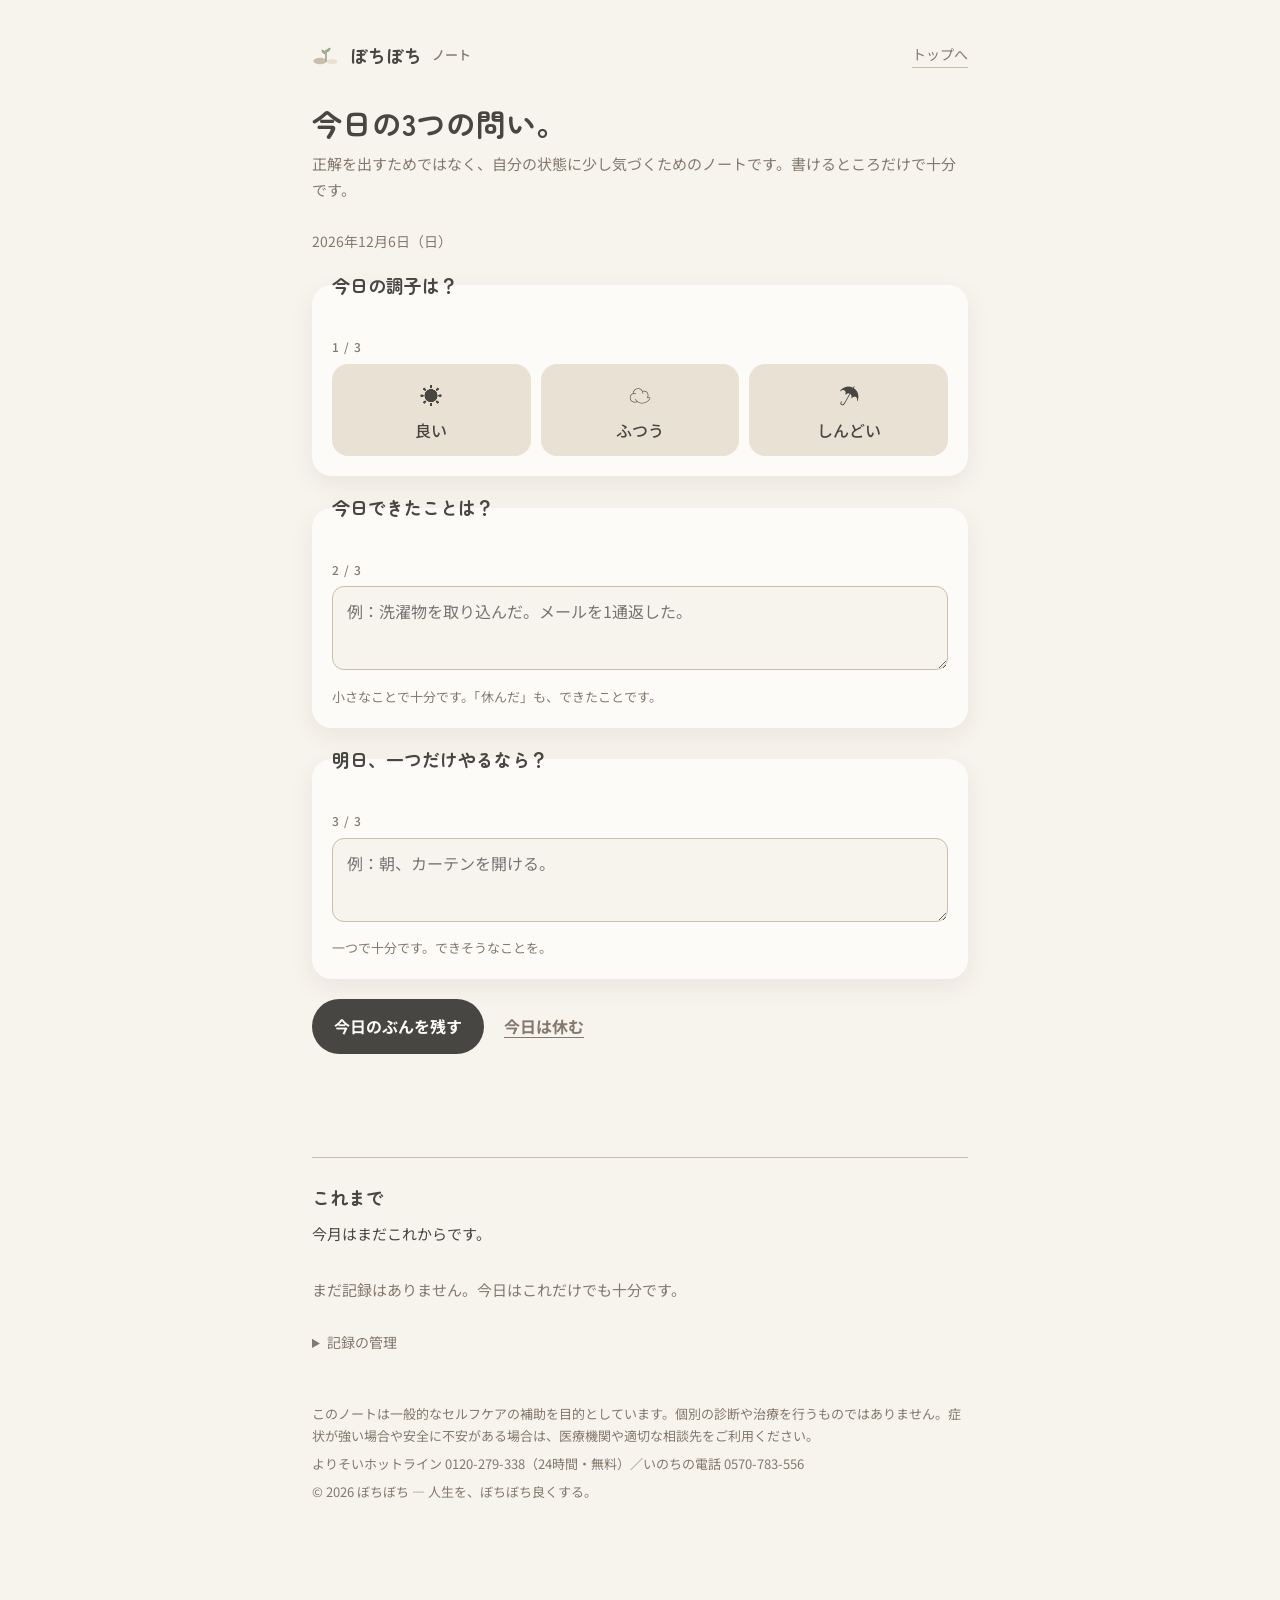
==== note/index.html @ 70db7172 "ぼちぼちノート MVP（3問・端末内保存・連続記録なし）を追加し、LPから導線 Co-Authored-By: Claude Fable 5.1 <noreply@anthropic.com>" ====
<!doctype html>
<html lang="ja">
  <head>
    <meta charset="utf-8" />
    <meta name="viewport" content="width=device-width, initial-scale=1" />
    <title>ぼちぼちノート｜今日の3つの問い</title>
    <meta name="description" content="今日の調子、今日できたこと、明日ひとつだけ。3つの問いに答えるだけの、小さな振り返りノート。" />
    <meta name="theme-color" content="#F7F4ED" />
    <link rel="preconnect" href="https://fonts.googleapis.com" />
    <link rel="preconnect" href="https://fonts.gstatic.com" crossorigin />
    <link href="https://fonts.googleapis.com/css2?family=Noto+Sans+JP:wght@400;500;700&family=Zen+Maru+Gothic:wght@500;700&display=swap" rel="stylesheet" />
    <link rel="icon" href="data:image/svg+xml,%3Csvg xmlns='http://www.w3.org/2000/svg' viewBox='0 0 64 64'%3E%3Crect width='64' height='64' rx='16' fill='%23F7F4ED'/%3E%3Cellipse cx='24' cy='44' rx='12' ry='6' fill='%23C9BEA8'/%3E%3Cellipse cx='42' cy='46' rx='9' ry='4.5' fill='%23E9E1D4'/%3E%3Cpath d='M32 38V24' stroke='%239DA58A' stroke-width='3' stroke-linecap='round'/%3E%3Cpath d='M32 30c-4 0-7-3-7-7 4 0 7 3 7 7Zm0-3c4 0 7-3 7-7-4 0-7 3-7 7Z' fill='%239DA58A'/%3E%3C/svg%3E" />
    <style>
      :root {
        --charcoal: #484642; --cream: #F7F4ED; --sage: #9DA58A; --sand: #C9BEA8;
        --pale-sand: #E9E1D4; --warm-white: #FCFBF8; --soft-brown: #84796D;
        --r-s: 12px; --r-m: 16px; --r-l: 20px;
        --shadow: 0 8px 24px rgba(72, 70, 66, 0.08);
        --ease: cubic-bezier(0.22, 1, 0.36, 1);
        --heading: "Zen Maru Gothic", "Hiragino Maru Gothic ProN", "Noto Sans JP", system-ui, sans-serif;
        --body: "Noto Sans JP", "Hiragino Sans", system-ui, sans-serif;
      }
      * { box-sizing: border-box; }
      html { background: var(--cream); }
      body { margin: 0; color: var(--charcoal); background: var(--cream); font-family: var(--body); line-height: 1.7; font-size: 16px; -webkit-font-smoothing: antialiased; }
      a { color: var(--charcoal); }
      .wrap { max-width: 720px; margin: 0 auto; padding: 24px 20px 80px; }
      @media (min-width: 768px) { .wrap { padding: 40px 32px 96px; } }
      header.top { display: flex; align-items: center; justify-content: space-between; gap: 16px; margin-bottom: 32px; }
      .brand { display: inline-flex; align-items: center; gap: 10px; text-decoration: none; font-family: var(--heading); font-weight: 700; font-size: 18px; }
      .brand svg { width: 28px; height: 20px; }
      .brand small { font-family: var(--body); font-weight: 500; color: var(--soft-brown); font-size: 13px; }
      .top a.link { font-size: 14px; color: var(--soft-brown); text-decoration: none; border-bottom: 1px solid var(--sand); }
      h1 { font-family: var(--heading); font-weight: 700; font-size: 26px; line-height: 1.35; margin: 0 0 8px; text-wrap: balance; }
      @media (min-width: 768px) { h1 { font-size: 30px; } }
      .lead { margin: 0 0 28px; color: var(--soft-brown); font-size: 15px; }
      .date { font-size: 14px; color: var(--soft-brown); margin: 0 0 16px; font-variant-numeric: tabular-nums; }

      form.note { display: grid; gap: 16px; }
      fieldset { border: 0; margin: 0; padding: 20px; background: var(--warm-white); border-radius: var(--r-l); box-shadow: var(--shadow); }
      legend, .q { font-family: var(--heading); font-weight: 700; font-size: 18px; margin: 0 0 12px; padding: 0; }
      .q-num { display: inline-block; font-family: var(--body); font-weight: 500; font-size: 12px; color: var(--soft-brown); letter-spacing: 1px; margin-bottom: 6px; }
      .moods { display: grid; grid-template-columns: repeat(3, 1fr); gap: 10px; }
      .mood { position: relative; }
      .mood input { position: absolute; inset: 0; opacity: 0; width: 100%; height: 100%; margin: 0; cursor: pointer; }
      .mood span { display: flex; flex-direction: column; align-items: center; justify-content: center; gap: 4px; min-height: 64px; padding: 10px 8px; border-radius: var(--r-m); background: var(--pale-sand); border: 2px solid transparent; font-weight: 500; transition: border-color 160ms var(--ease), background 160ms var(--ease); }
      .mood span b { font-size: 22px; font-weight: 500; }
      .mood input:checked + span { border-color: var(--sage); background: #EEF0E6; }
      .mood input:focus-visible + span { outline: 3px solid var(--sage); outline-offset: 2px; }
      textarea { width: 100%; min-height: 84px; resize: vertical; padding: 12px 14px; border: 1px solid var(--sand); border-radius: var(--r-s); background: var(--cream); color: var(--charcoal); font: inherit; line-height: 1.6; }
      textarea:focus-visible { outline: 3px solid var(--sage); outline-offset: 1px; border-color: var(--sage); }
      .hint { margin: 8px 0 0; font-size: 13px; color: var(--soft-brown); }
      .actions { display: flex; flex-wrap: wrap; align-items: center; gap: 12px; margin-top: 4px; }
      .btn { appearance: none; border: 0; cursor: pointer; font: inherit; font-weight: 700; padding: 14px 22px; border-radius: 999px; min-height: 44px; transition: transform 160ms var(--ease), background 160ms var(--ease); }
      .btn-primary { background: var(--charcoal); color: var(--warm-white); }
      .btn-primary:hover { background: #5b5853; }
      .btn-ghost { background: transparent; color: var(--soft-brown); text-decoration: underline; text-underline-offset: 4px; padding-left: 8px; padding-right: 8px; }
      .btn:focus-visible { outline: 3px solid var(--sage); outline-offset: 3px; }
      .btn:active { transform: translateY(1px); }

      .status { margin-top: 8px; font-size: 15px; min-height: 1.6em; }
      .status[data-kind="success"] { color: #5f6b47; }
      .status[data-kind="error"] { color: #8a4a3a; }

      section.month { margin-top: 40px; padding-top: 24px; border-top: 1px solid var(--sand); }
      section.month h2 { font-family: var(--heading); font-size: 18px; margin: 0 0 8px; }
      .count { font-size: 15px; margin: 0 0 16px; }
      .count b { font-family: var(--heading); font-size: 22px; font-weight: 700; }
      ul.history { list-style: none; margin: 0; padding: 0; display: grid; gap: 10px; }
      ul.history li { padding: 14px 16px; background: var(--warm-white); border-radius: var(--r-m); border: 1px solid var(--pale-sand); }
      ul.history .h-date { display: flex; align-items: center; gap: 10px; font-size: 13px; color: var(--soft-brown); margin-bottom: 4px; font-variant-numeric: tabular-nums; }
      ul.history .h-mood { font-size: 16px; }
      ul.history p { margin: 2px 0; font-size: 15px; }
      ul.history p span { color: var(--soft-brown); font-size: 13px; margin-right: 6px; }
      .empty { color: var(--soft-brown); font-size: 15px; }
      .rest { margin-top: 12px; }
      details.manage { margin-top: 28px; font-size: 14px; color: var(--soft-brown); }
      details.manage summary { cursor: pointer; }
      details.manage .manage-actions { display: flex; flex-wrap: wrap; gap: 10px; margin-top: 10px; }
      details.manage button { font: inherit; font-size: 13px; background: transparent; color: var(--soft-brown); border: 1px solid var(--sand); border-radius: 999px; padding: 8px 14px; cursor: pointer; min-height: 36px; }
      footer { margin-top: 48px; font-size: 13px; color: var(--soft-brown); line-height: 1.7; }
      footer p { margin: 6px 0; }
      .sr-only { position: absolute; width: 1px; height: 1px; overflow: hidden; clip: rect(0 0 0 0); white-space: nowrap; }
      @media (prefers-reduced-motion: reduce) { * { transition: none !important; } }
    </style>
  </head>
  <body>
    <div class="wrap">
      <header class="top">
        <a class="brand" href="../" aria-label="ぼちぼち トップへ">
          <svg viewBox="0 0 42 30" aria-hidden="true"><ellipse cx="12" cy="24" rx="10" ry="5" fill="#C9BEA8"/><ellipse cx="30" cy="25" rx="8" ry="4" fill="#E9E1D4"/><path d="M21 24V8" stroke="#9DA58A" stroke-width="2.4" stroke-linecap="round"/><path d="M21 14c-4 0-7-3-7-7 4 0 7 3 7 7Zm0-3c4 0 7-3 7-7-4 0-7 3-7 7Z" fill="#9DA58A"/></svg>
          ぼちぼち <small>ノート</small>
        </a>
        <a class="link" href="../">トップへ</a>
      </header>

      <main>
        <h1>今日の3つの問い。</h1>
        <p class="lead">正解を出すためではなく、自分の状態に少し気づくためのノートです。書けるところだけで十分です。</p>
        <p class="date" id="today"></p>

        <form class="note" id="note" novalidate>
          <fieldset>
            <span class="q-num">1 / 3</span>
            <legend class="q">今日の調子は？</legend>
            <div class="moods" role="radiogroup" aria-label="今日の調子">
              <label class="mood"><input type="radio" name="mood" value="good" /><span><b aria-hidden="true">☀</b>良い</span></label>
              <label class="mood"><input type="radio" name="mood" value="ok" /><span><b aria-hidden="true">☁</b>ふつう</span></label>
              <label class="mood"><input type="radio" name="mood" value="tired" /><span><b aria-hidden="true">☂</b>しんどい</span></label>
            </div>
          </fieldset>

          <fieldset>
            <span class="q-num">2 / 3</span>
            <legend class="q"><label for="done">今日できたことは？</label></legend>
            <textarea id="done" name="done" maxlength="300" placeholder="例：洗濯物を取り込んだ。メールを1通返した。"></textarea>
            <p class="hint">小さなことで十分です。「休んだ」も、できたことです。</p>
          </fieldset>

          <fieldset>
            <span class="q-num">3 / 3</span>
            <legend class="q"><label for="tomorrow">明日、一つだけやるなら？</label></legend>
            <textarea id="tomorrow" name="tomorrow" maxlength="200" placeholder="例：朝、カーテンを開ける。"></textarea>
            <p class="hint">一つで十分です。できそうなことを。</p>
          </fieldset>

          <div class="actions">
            <button class="btn btn-primary" type="submit">今日のぶんを残す</button>
            <button class="btn btn-ghost" type="button" id="rest-btn">今日は休む</button>
          </div>
          <p class="status" id="status" role="status" aria-live="polite"></p>
        </form>

        <section class="month" aria-labelledby="month-title">
          <h2 id="month-title">これまで</h2>
          <p class="count" id="count"></p>
          <ul class="history" id="history"></ul>
          <p class="empty" id="empty" hidden>まだ記録はありません。今日はこれだけでも十分です。</p>
          <details class="manage">
            <summary>記録の管理</summary>
            <p>記録はこの端末のブラウザの中だけに保存されます。サーバーには送られません。</p>
            <div class="manage-actions">
              <button type="button" id="export-btn">テキストでコピー</button>
              <button type="button" id="clear-btn">すべて削除</button>
            </div>
          </details>
        </section>
      </main>

      <footer>
        <p>このノートは一般的なセルフケアの補助を目的としています。個別の診断や治療を行うものではありません。症状が強い場合や安全に不安がある場合は、医療機関や適切な相談先をご利用ください。</p>
        <p>よりそいホットライン 0120-279-338（24時間・無料）／いのちの電話 0570-783-556</p>
        <p>© <span id="year">2026</span> ぼちぼち — 人生を、ぼちぼち良くする。</p>
      </footer>
    </div>

    <script>
      (function () {
        var KEY = "bochibochi.note.v1";
        var MOOD = { good: "☀ 良い", ok: "☁ ふつう", tired: "☂ しんどい", rest: "🛌 休んだ" };
        var $ = function (s) { return document.querySelector(s); };
        var form = $("#note"), status = $("#status"), history = $("#history"), empty = $("#empty"), count = $("#count");

        function todayKey(d) {
          d = d || new Date();
          var m = String(d.getMonth() + 1).padStart(2, "0"), day = String(d.getDate()).padStart(2, "0");
          return d.getFullYear() + "-" + m + "-" + day;
        }
        function load() { try { return JSON.parse(localStorage.getItem(KEY) || "{}"); } catch (e) { return {}; } }
        function save(data) { try { localStorage.setItem(KEY, JSON.stringify(data)); return true; } catch (e) { return false; } }
        function fmt(key) { var p = key.split("-"); return p[0] + "年" + Number(p[1]) + "月" + Number(p[2]) + "日"; }

        function render() {
          var data = load(), keys = Object.keys(data).sort().reverse();
          var now = new Date(), ym = todayKey(now).slice(0, 7);
          var monthDays = keys.filter(function (k) { return k.slice(0, 7) === ym; }).length;
          count.innerHTML = monthDays > 0
            ? "今月は <b>" + monthDays + "日</b>、自分のことを振り返りました。"
            : "今月はまだこれからです。";
          history.innerHTML = "";
          empty.hidden = keys.length > 0;
          keys.slice(0, 31).forEach(function (k) {
            var e = data[k], li = document.createElement("li");
            var mood = MOOD[e.mood] || "";
            li.innerHTML =
              '<div class="h-date"><span>' + fmt(k) + '</span><span class="h-mood">' + mood + "</span></div>" +
              (e.done ? "<p><span>できたこと</span>" + esc(e.done) + "</p>" : "") +
              (e.tomorrow ? "<p><span>明日ひとつ</span>" + esc(e.tomorrow) + "</p>" : "") +
              (e.rest ? "<p><span>今日は休む日にしました</span></p>" : "");
            history.appendChild(li);
          });
        }
        function esc(s) { return String(s).replace(/[&<>"']/g, function (c) { return { "&": "&amp;", "<": "&lt;", ">": "&gt;", '"': "&quot;", "'": "&#39;" }[c]; }); }
        function fillToday() {
          var e = load()[todayKey()];
          if (!e) return;
          if (e.mood && e.mood !== "rest") { var r = form.querySelector('input[name="mood"][value="' + e.mood + '"]'); if (r) r.checked = true; }
          $("#done").value = e.done || ""; $("#tomorrow").value = e.tomorrow || "";
        }
        function setStatus(msg, kind) { status.textContent = msg; status.dataset.kind = kind || ""; }

        $("#today").textContent = fmt(todayKey()) + "（" + ["日", "月", "火", "水", "木", "金", "土"][new Date().getDay()] + "）";
        $("#year").textContent = String(new Date().getFullYear());

        form.addEventListener("submit", function (ev) {
          ev.preventDefault();
          var mood = (form.querySelector('input[name="mood"]:checked') || {}).value || "";
          var done = $("#done").value.trim(), tomorrow = $("#tomorrow").value.trim();
          if (!mood && !done && !tomorrow) { setStatus("どれか一つでいいので、書けるところを。", "error"); return; }
          var data = load();
          data[todayKey()] = { mood: mood, done: done, tomorrow: tomorrow, at: new Date().toISOString() };
          if (!save(data)) { setStatus("この端末では保存できませんでした。書いたことは、それでも今日の材料です。", "error"); return; }
          setStatus("今日のぶんを残しました。これだけで十分です。", "success");
          render();
        });
        $("#rest-btn").addEventListener("click", function () {
          var data = load();
          data[todayKey()] = { mood: "rest", done: "", tomorrow: "", rest: true, at: new Date().toISOString() };
          save(data);
          form.reset();
          setStatus("今日は休む日。それも大事な選択です。", "success");
          render();
        });
        $("#export-btn").addEventListener("click", function () {
          var data = load(), lines = Object.keys(data).sort().map(function (k) {
            var e = data[k]; return fmt(k) + "  " + (MOOD[e.mood] || "") + (e.done ? "\n  できたこと: " + e.done : "") + (e.tomorrow ? "\n  明日ひとつ: " + e.tomorrow : "");
          });
          var text = lines.join("\n\n") || "まだ記録はありません。";
          if (navigator.clipboard && navigator.clipboard.writeText) {
            navigator.clipboard.writeText(text).then(function () { setStatus("記録をコピーしました。", "success"); }, function () { setStatus("コピーできませんでした。", "error"); });
          } else { setStatus("この環境ではコピーできませんでした。", "error"); }
        });
        $("#clear-btn").addEventListener("click", function () {
          if (!confirm("この端末に保存した記録をすべて削除します。よろしいですか？")) return;
          try { localStorage.removeItem(KEY); } catch (e) {}
          form.reset(); setStatus("記録を削除しました。", "success"); render();
        });

        fillToday(); render();
      })();
    </script>
  </body>
</html>
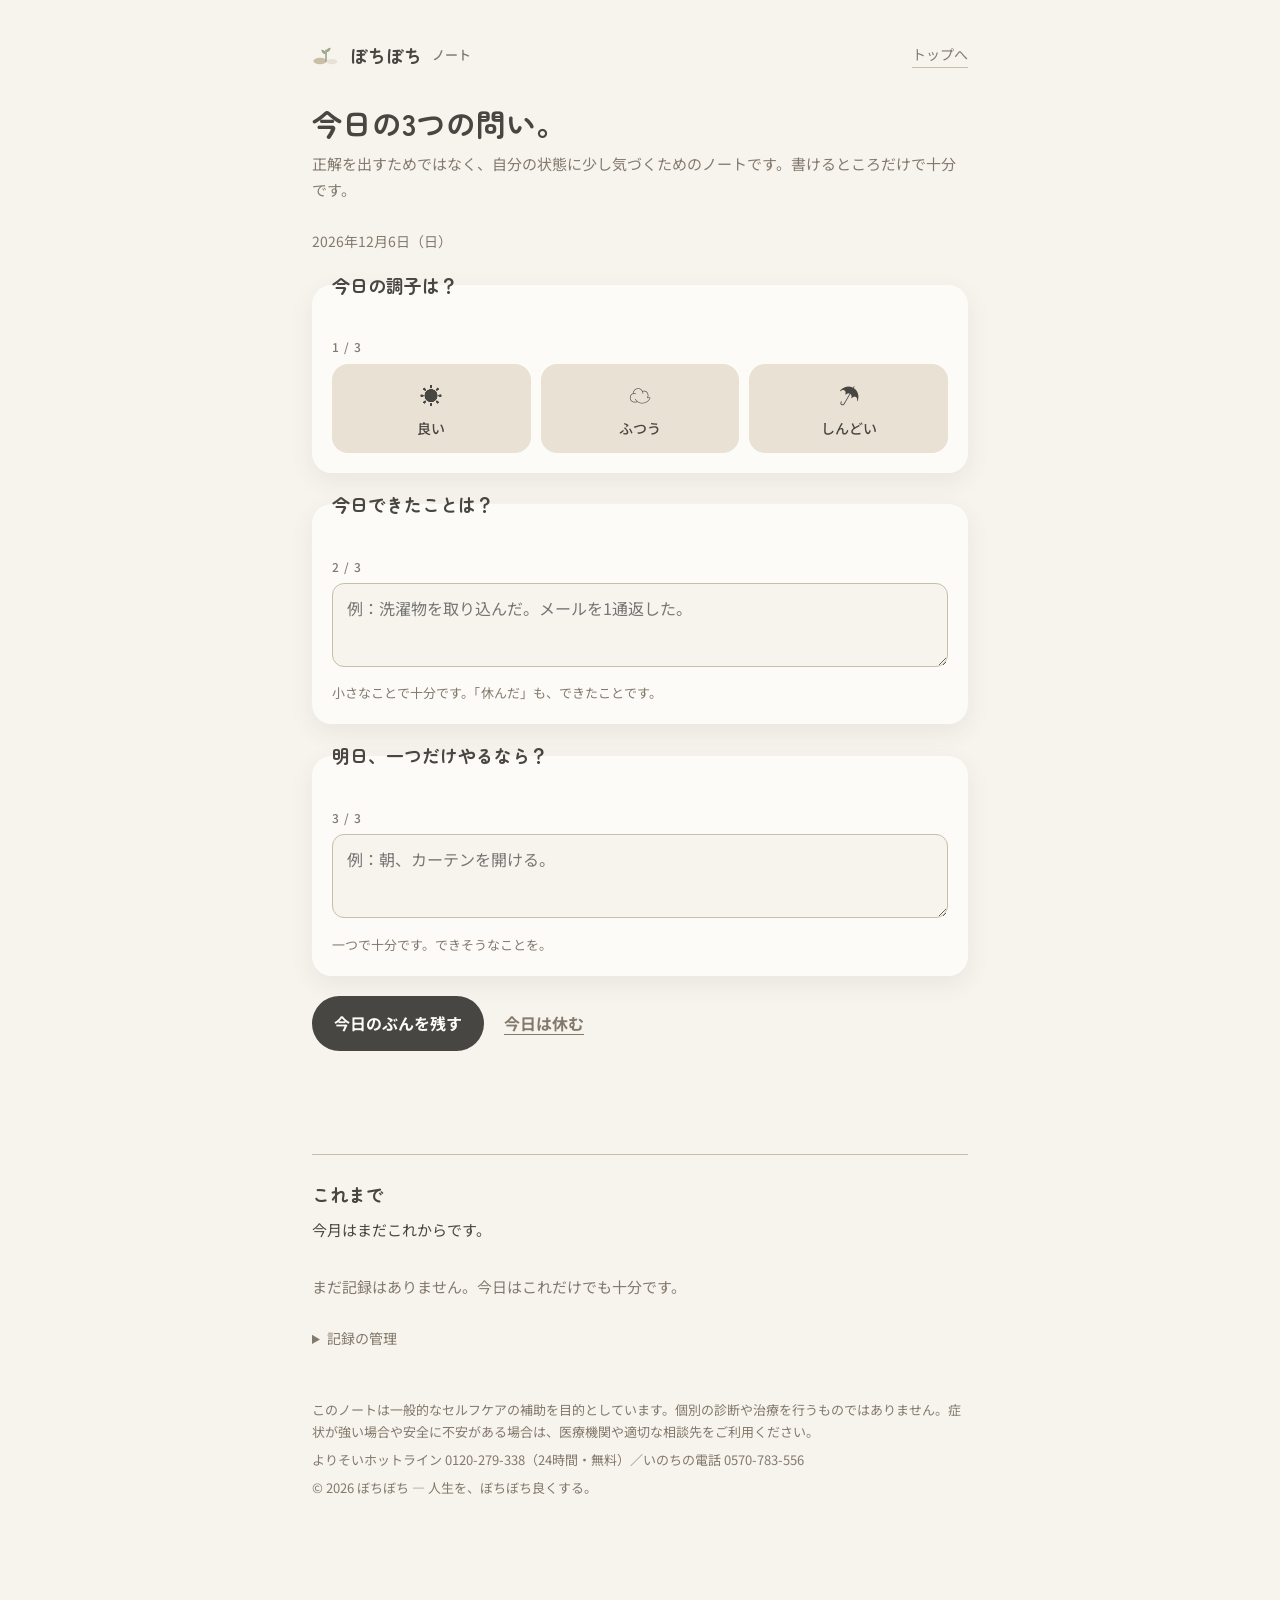
==== commit ef6d923e: "ノート: モバイルで fieldset がはみ出す問題を修正 Co-Authored-By: Claude Fable 5.1 <noreply@anthropic.com>" ====
--- a/note/index.html
+++ b/note/index.html
@@ -37,13 +37,13 @@
       .date { font-size: 14px; color: var(--soft-brown); margin: 0 0 16px; font-variant-numeric: tabular-nums; }
 
       form.note { display: grid; gap: 16px; }
-      fieldset { border: 0; margin: 0; padding: 20px; background: var(--warm-white); border-radius: var(--r-l); box-shadow: var(--shadow); }
+      fieldset { border: 0; margin: 0; min-width: 0; padding: 20px; background: var(--warm-white); border-radius: var(--r-l); box-shadow: var(--shadow); }
       legend, .q { font-family: var(--heading); font-weight: 700; font-size: 18px; margin: 0 0 12px; padding: 0; }
       .q-num { display: inline-block; font-family: var(--body); font-weight: 500; font-size: 12px; color: var(--soft-brown); letter-spacing: 1px; margin-bottom: 6px; }
-      .moods { display: grid; grid-template-columns: repeat(3, 1fr); gap: 10px; }
+      .moods { display: grid; grid-template-columns: repeat(3, minmax(0, 1fr)); gap: 10px; }
       .mood { position: relative; }
       .mood input { position: absolute; inset: 0; opacity: 0; width: 100%; height: 100%; margin: 0; cursor: pointer; }
-      .mood span { display: flex; flex-direction: column; align-items: center; justify-content: center; gap: 4px; min-height: 64px; padding: 10px 8px; border-radius: var(--r-m); background: var(--pale-sand); border: 2px solid transparent; font-weight: 500; transition: border-color 160ms var(--ease), background 160ms var(--ease); }
+      .mood span { min-width: 0; font-size: 14px; display: flex; flex-direction: column; align-items: center; justify-content: center; gap: 4px; min-height: 64px; padding: 10px 8px; border-radius: var(--r-m); background: var(--pale-sand); border: 2px solid transparent; font-weight: 500; transition: border-color 160ms var(--ease), background 160ms var(--ease); }
       .mood span b { font-size: 22px; font-weight: 500; }
       .mood input:checked + span { border-color: var(--sage); background: #EEF0E6; }
       .mood input:focus-visible + span { outline: 3px solid var(--sage); outline-offset: 2px; }
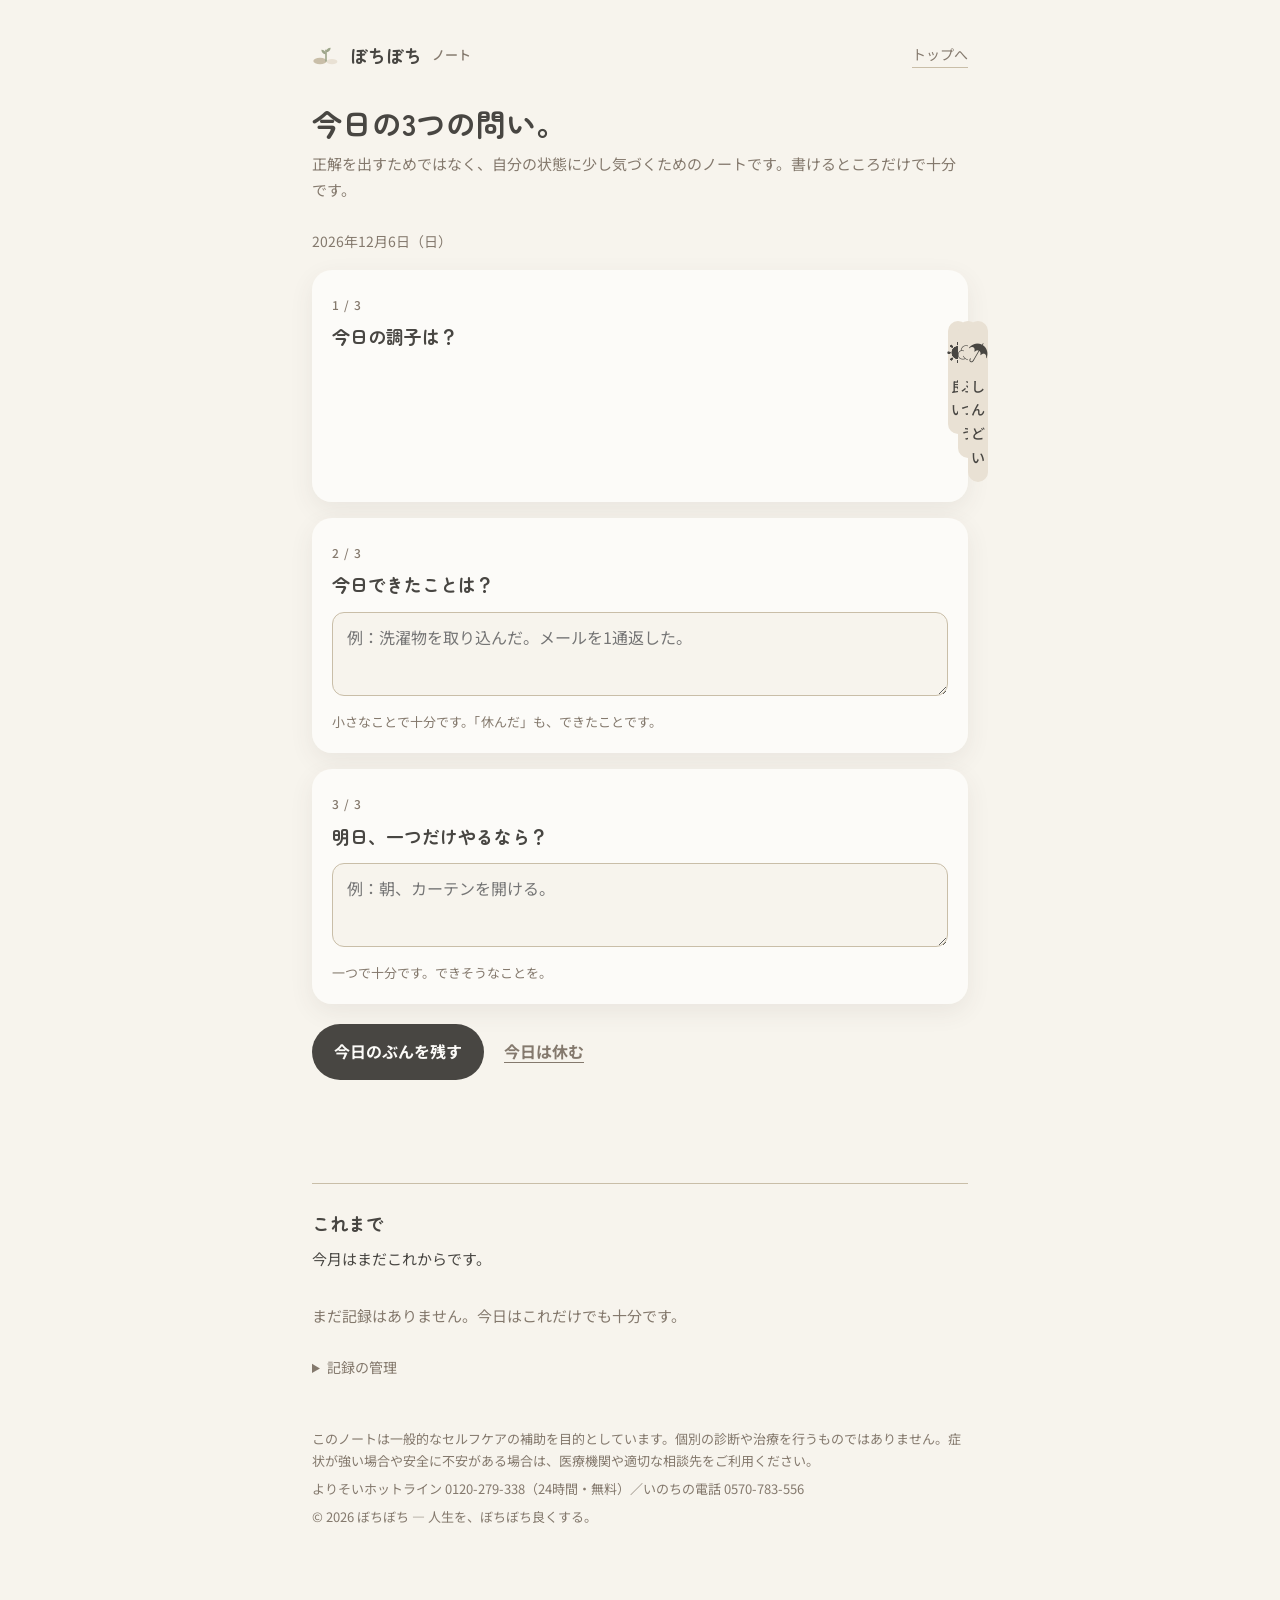
==== commit d23c38fa: "ノート: legend がカード外に出る表示を修正 Co-Authored-By: Claude Fable 5.1 <noreply@anthropic.com>" ====
--- a/note/index.html
+++ b/note/index.html
@@ -38,6 +38,7 @@
 
       form.note { display: grid; gap: 16px; }
       fieldset { border: 0; margin: 0; min-width: 0; padding: 20px; background: var(--warm-white); border-radius: var(--r-l); box-shadow: var(--shadow); }
+      legend { float: left; width: 100%; }
       legend, .q { font-family: var(--heading); font-weight: 700; font-size: 18px; margin: 0 0 12px; padding: 0; }
       .q-num { display: inline-block; font-family: var(--body); font-weight: 500; font-size: 12px; color: var(--soft-brown); letter-spacing: 1px; margin-bottom: 6px; }
       .moods { display: grid; grid-template-columns: repeat(3, minmax(0, 1fr)); gap: 10px; }
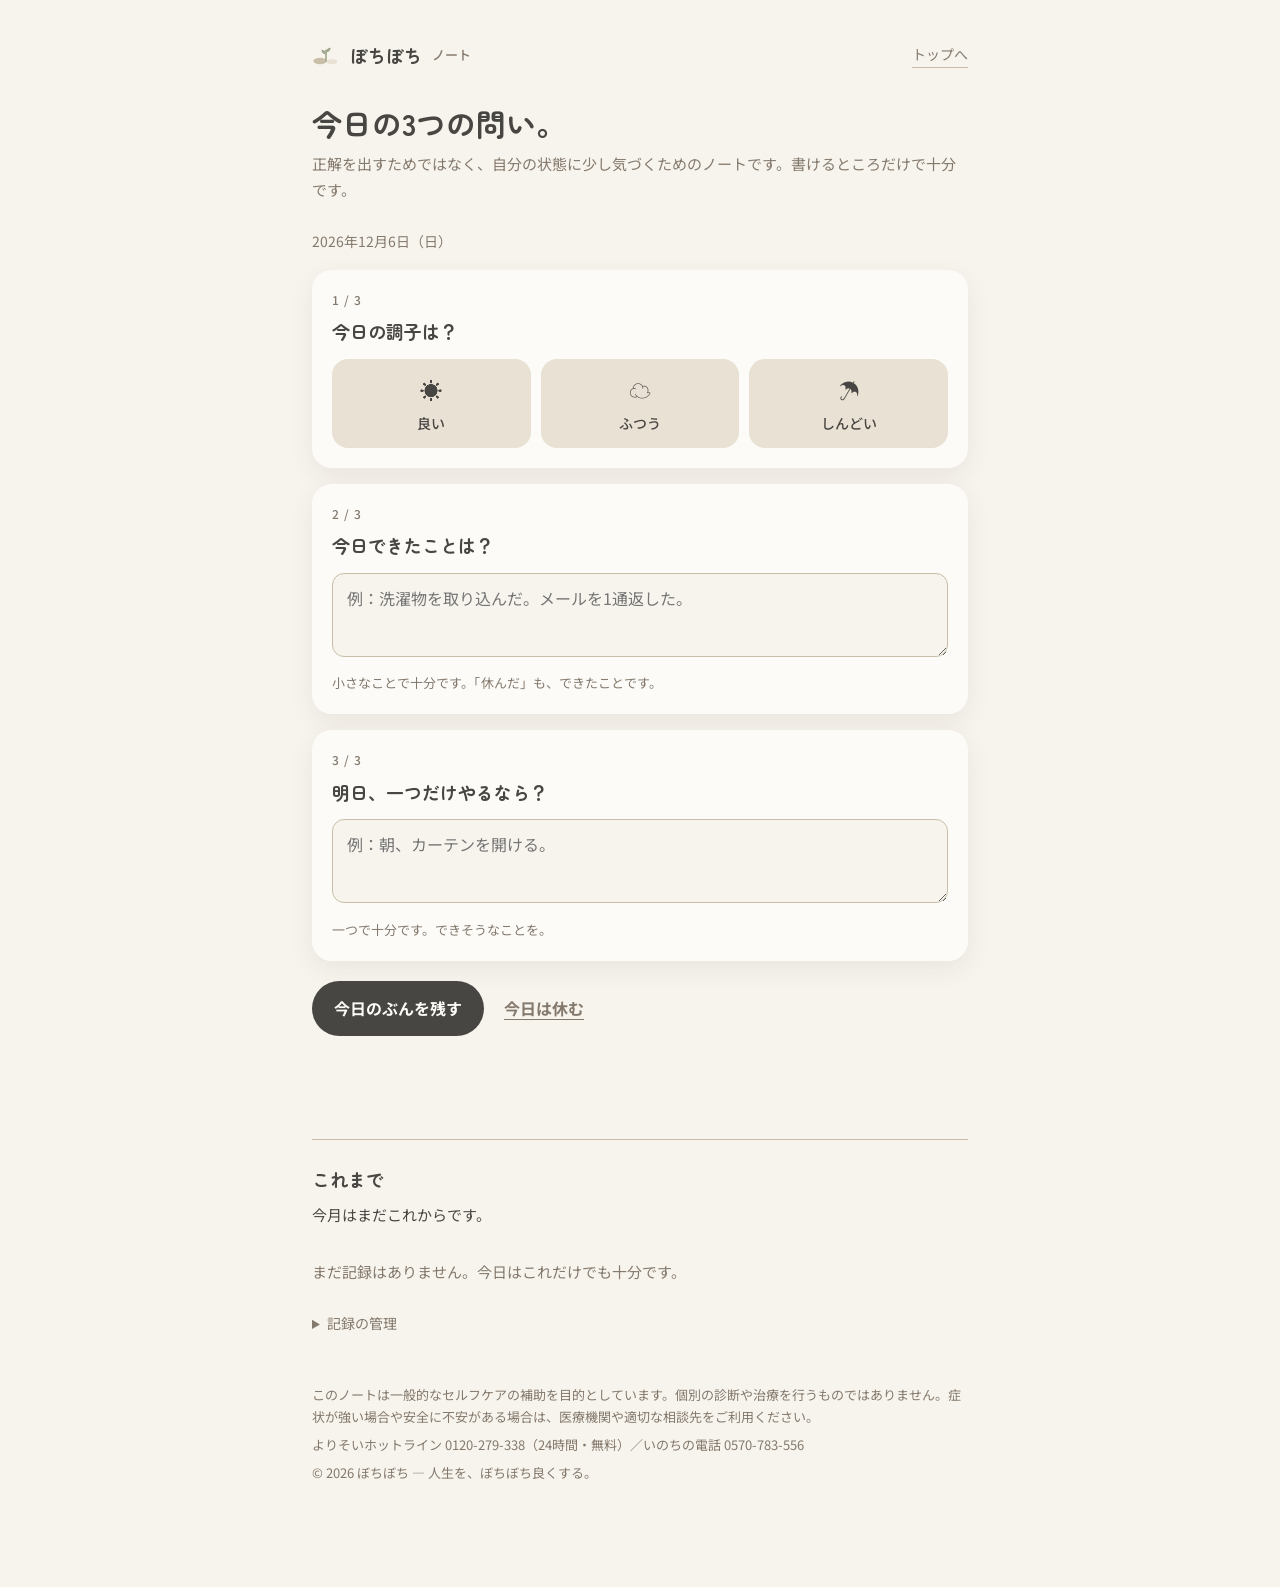
==== commit b79a2782: "ノート: legend を div に置き換え、選択肢の潰れを修正 Co-Authored-By: Claude Fable 5.1 <noreply@anthropic.com>" ====
--- a/note/index.html
+++ b/note/index.html
@@ -38,9 +38,8 @@
 
       form.note { display: grid; gap: 16px; }
       fieldset { border: 0; margin: 0; min-width: 0; padding: 20px; background: var(--warm-white); border-radius: var(--r-l); box-shadow: var(--shadow); }
-      legend { float: left; width: 100%; }
-      legend, .q { font-family: var(--heading); font-weight: 700; font-size: 18px; margin: 0 0 12px; padding: 0; }
-      .q-num { display: inline-block; font-family: var(--body); font-weight: 500; font-size: 12px; color: var(--soft-brown); letter-spacing: 1px; margin-bottom: 6px; }
+      .q { font-family: var(--heading); font-weight: 700; font-size: 18px; margin: 0 0 12px; padding: 0; }
+      .q-num { display: block; font-family: var(--body); font-weight: 500; font-size: 12px; color: var(--soft-brown); letter-spacing: 1px; margin-bottom: 6px; }
       .moods { display: grid; grid-template-columns: repeat(3, minmax(0, 1fr)); gap: 10px; }
       .mood { position: relative; }
       .mood input { position: absolute; inset: 0; opacity: 0; width: 100%; height: 100%; margin: 0; cursor: pointer; }
@@ -101,9 +100,9 @@
         <p class="date" id="today"></p>
 
         <form class="note" id="note" novalidate>
-          <fieldset>
+          <fieldset aria-labelledby="q1">
             <span class="q-num">1 / 3</span>
-            <legend class="q">今日の調子は？</legend>
+            <div class="q" id="q1">今日の調子は？</div>
             <div class="moods" role="radiogroup" aria-label="今日の調子">
               <label class="mood"><input type="radio" name="mood" value="good" /><span><b aria-hidden="true">☀</b>良い</span></label>
               <label class="mood"><input type="radio" name="mood" value="ok" /><span><b aria-hidden="true">☁</b>ふつう</span></label>
@@ -111,16 +110,16 @@
             </div>
           </fieldset>
 
-          <fieldset>
+          <fieldset aria-labelledby="q2">
             <span class="q-num">2 / 3</span>
-            <legend class="q"><label for="done">今日できたことは？</label></legend>
+            <div class="q" id="q2"><label for="done">今日できたことは？</label></div>
             <textarea id="done" name="done" maxlength="300" placeholder="例：洗濯物を取り込んだ。メールを1通返した。"></textarea>
             <p class="hint">小さなことで十分です。「休んだ」も、できたことです。</p>
           </fieldset>
 
-          <fieldset>
+          <fieldset aria-labelledby="q3">
             <span class="q-num">3 / 3</span>
-            <legend class="q"><label for="tomorrow">明日、一つだけやるなら？</label></legend>
+            <div class="q" id="q3"><label for="tomorrow">明日、一つだけやるなら？</label></div>
             <textarea id="tomorrow" name="tomorrow" maxlength="200" placeholder="例：朝、カーテンを開ける。"></textarea>
             <p class="hint">一つで十分です。できそうなことを。</p>
           </fieldset>
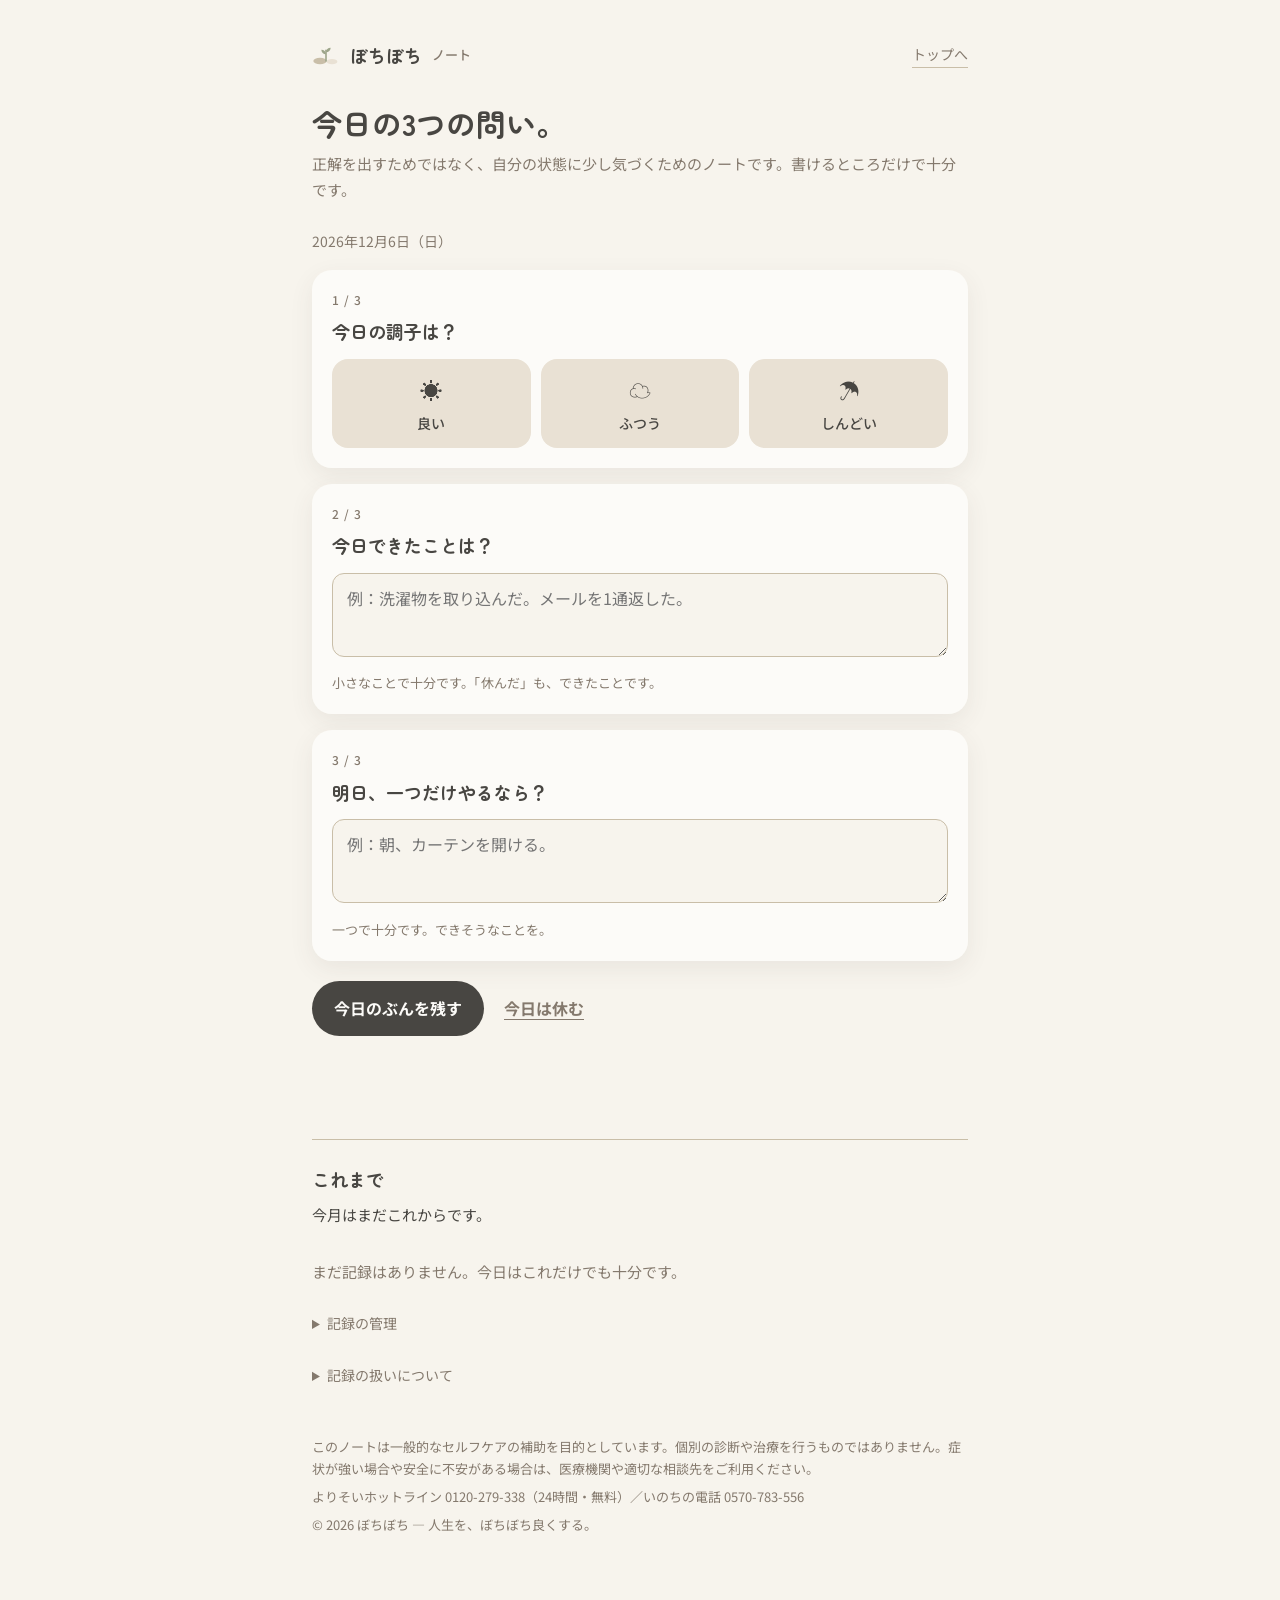
==== commit df9a3ca8: "note: Google/Apple ログイン（Supabase）と同期・削除・記録の扱いの説明を追加（接続先未設定なら端末内保存のみ）" ====
--- a/note/index.html
+++ b/note/index.html
@@ -10,6 +10,13 @@
     <link rel="preconnect" href="https://fonts.gstatic.com" crossorigin />
     <link href="https://fonts.googleapis.com/css2?family=Noto+Sans+JP:wght@400;500;700&family=Zen+Maru+Gothic:wght@500;700&display=swap" rel="stylesheet" />
     <link rel="icon" href="data:image/svg+xml,%3Csvg xmlns='http://www.w3.org/2000/svg' viewBox='0 0 64 64'%3E%3Crect width='64' height='64' rx='16' fill='%23F7F4ED'/%3E%3Cellipse cx='24' cy='44' rx='12' ry='6' fill='%23C9BEA8'/%3E%3Cellipse cx='42' cy='46' rx='9' ry='4.5' fill='%23E9E1D4'/%3E%3Cpath d='M32 38V24' stroke='%239DA58A' stroke-width='3' stroke-linecap='round'/%3E%3Cpath d='M32 30c-4 0-7-3-7-7 4 0 7 3 7 7Zm0-3c4 0 7-3 7-7-4 0-7 3-7 7Z' fill='%239DA58A'/%3E%3C/svg%3E" />
+    <script src="./config.js"></script>
+    <script>
+      // 接続先が設定されているときだけ supabase-js を読む（未設定なら端末内保存のみ）
+      if ((window.BOCHI_SUPABASE || {}).url) {
+        document.write('<script src="https://cdn.jsdelivr.net/npm/@supabase/supabase-js@2/dist/umd/supabase.min.js" crossorigin="anonymous"><\/script>');
+      }
+    </script>
     <style>
       :root {
         --charcoal: #484642; --cream: #F7F4ED; --sage: #9DA58A; --sand: #C9BEA8;
@@ -58,6 +65,15 @@
       .btn:focus-visible { outline: 3px solid var(--sage); outline-offset: 3px; }
       .btn:active { transform: translateY(1px); }
 
+      .account { margin: 0 0 20px; padding: 14px 16px; background: var(--pale-sand); border-radius: var(--r-m); font-size: 14px; }
+      .account p { margin: 0 0 10px; }
+      .acct-btns { display: flex; flex-wrap: wrap; gap: 10px; }
+      .btn-auth { font: inherit; font-size: 14px; font-weight: 700; background: var(--warm-white); color: var(--charcoal); border: 1px solid var(--sand); border-radius: 999px; padding: 10px 16px; min-height: 40px; cursor: pointer; display: inline-flex; align-items: center; gap: 8px; }
+      .btn-auth:hover { border-color: var(--soft-brown); }
+      .btn-auth:focus-visible { outline: 3px solid var(--sage); outline-offset: 2px; }
+      .btn-auth svg { width: 16px; height: 16px; }
+      .acct-in { display: flex; flex-wrap: wrap; align-items: center; gap: 6px 12px; }
+      .btn-link { font: inherit; font-size: 13px; background: none; border: 0; color: var(--soft-brown); text-decoration: underline; text-underline-offset: 3px; cursor: pointer; padding: 4px 0; }
       .status { margin-top: 8px; font-size: 15px; min-height: 1.6em; }
       .status[data-kind="success"] { color: #5f6b47; }
       .status[data-kind="error"] { color: #8a4a3a; }
@@ -99,6 +115,21 @@
         <p class="lead">正解を出すためではなく、自分の状態に少し気づくためのノートです。書けるところだけで十分です。</p>
         <p class="date" id="today"></p>
 
+        <div class="account" id="account" hidden>
+          <div id="acct-out" hidden>
+            <p>ログインすると、スマホやほかの端末でも同じ記録を見られます。ログインしなくても、この端末の中だけで使えます。</p>
+            <div class="acct-btns">
+              <button type="button" class="btn-auth" id="login-google"><svg viewBox="0 0 24 24" aria-hidden="true"><path fill="#4285F4" d="M23.5 12.3c0-.8-.1-1.6-.2-2.3H12v4.5h6.5c-.3 1.5-1.1 2.7-2.4 3.6v3h3.9c2.3-2.1 3.5-5.2 3.5-8.8Z"/><path fill="#34A853" d="M12 24c3.2 0 6-1.1 8-2.9l-3.9-3c-1.1.7-2.5 1.2-4.1 1.2-3.1 0-5.8-2.1-6.7-5H1.2v3.1C3.2 21.3 7.3 24 12 24Z"/><path fill="#FBBC05" d="M5.3 14.3c-.3-.7-.4-1.5-.4-2.3s.1-1.6.4-2.3V6.6H1.2C.4 8.2 0 10 0 12s.4 3.8 1.2 5.4l4.1-3.1Z"/><path fill="#EA4335" d="M12 4.8c1.8 0 3.3.6 4.6 1.8l3.4-3.4C18 1.2 15.2 0 12 0 7.3 0 3.2 2.7 1.2 6.6l4.1 3.1c.9-2.9 3.6-4.9 6.7-4.9Z"/></svg>Google でログイン</button>
+              <button type="button" class="btn-auth" id="login-apple" hidden><svg viewBox="0 0 24 24" aria-hidden="true"><path fill="currentColor" d="M16.4 12.7c0-2.5 2-3.7 2.1-3.8-1.2-1.7-3-1.9-3.6-2-1.5-.2-3 .9-3.8.9-.8 0-2-.9-3.3-.9-1.7 0-3.3 1-4.1 2.5-1.8 3.1-.5 7.6 1.3 10.1.9 1.2 1.9 2.6 3.2 2.5 1.3-.1 1.8-.8 3.3-.8 1.6 0 2 .8 3.3.8 1.4 0 2.3-1.2 3.1-2.5 1-1.4 1.4-2.8 1.4-2.9-.1 0-2.9-1.1-2.9-3.9ZM14 5.3c.7-.8 1.2-2 1-3.1-1 0-2.2.7-2.9 1.5-.6.7-1.2 1.9-1.1 3 1.1.1 2.3-.6 3-1.4Z"/></svg>Apple でログイン</button>
+            </div>
+          </div>
+          <div class="acct-in" id="acct-in" hidden>
+            <span id="acct-email"></span>
+            <span id="sync-state" style="color: var(--soft-brown)"></span>
+            <button type="button" class="btn-link" id="logout">ログアウト</button>
+          </div>
+        </div>
+
         <form class="note" id="note" novalidate>
           <fieldset aria-labelledby="q1">
             <span class="q-num">1 / 3</span>
@@ -138,11 +169,18 @@
           <p class="empty" id="empty" hidden>まだ記録はありません。今日はこれだけでも十分です。</p>
           <details class="manage">
             <summary>記録の管理</summary>
-            <p>記録はこの端末のブラウザの中だけに保存されます。サーバーには送られません。</p>
+            <p id="storage-note">記録はこの端末のブラウザの中だけに保存されます。サーバーには送られません。</p>
             <div class="manage-actions">
               <button type="button" id="export-btn">テキストでコピー</button>
               <button type="button" id="clear-btn">すべて削除</button>
             </div>
+          </details>
+          <details class="manage" id="privacy">
+            <summary>記録の扱いについて</summary>
+            <p><b>ログインしない場合：</b>記録はこの端末のブラウザの中だけに保存されます。サーバーには送られません。</p>
+            <p><b>ログインした場合：</b>記録（日付・調子・できたこと・明日ひとつ）と、ログインに使ったメールアドレスが、ぼちぼちが利用するサーバー（Supabase）に保存されます。記録を読み書きできるのは本人のアカウントだけです。運営は、記録の中身を個別に閲覧しません。使うのは「その日に記録した人の数」などの件数だけです。</p>
+            <p><b>削除：</b>「すべて削除」を押すと、この端末とサーバーの両方から記録が消えます。アカウントそのものの削除を希望する場合は、Discord「ぼちぼち作業室」または LINE からお知らせください。</p>
+            <p><b>このノートは医療行為ではありません。</b>記録は診断や治療の目的では使いません。</p>
           </details>
         </section>
       </main>
@@ -160,6 +198,7 @@
         var MOOD = { good: "☀ 良い", ok: "☁ ふつう", tired: "☂ しんどい", rest: "🛌 休んだ" };
         var $ = function (s) { return document.querySelector(s); };
         var form = $("#note"), status = $("#status"), history = $("#history"), empty = $("#empty"), count = $("#count");
+        var cfg = window.BOCHI_SUPABASE || {}, sb = null, user = null;
 
         function todayKey(d) {
           d = d || new Date();
@@ -169,6 +208,7 @@
         function load() { try { return JSON.parse(localStorage.getItem(KEY) || "{}"); } catch (e) { return {}; } }
         function save(data) { try { localStorage.setItem(KEY, JSON.stringify(data)); return true; } catch (e) { return false; } }
         function fmt(key) { var p = key.split("-"); return p[0] + "年" + Number(p[1]) + "月" + Number(p[2]) + "日"; }
+        function ts(v) { var t = Date.parse(v || ""); return isNaN(t) ? 0 : t; }
 
         function render() {
           var data = load(), keys = Object.keys(data).sort().reverse();
@@ -193,11 +233,73 @@
         function esc(s) { return String(s).replace(/[&<>"']/g, function (c) { return { "&": "&amp;", "<": "&lt;", ">": "&gt;", '"': "&quot;", "'": "&#39;" }[c]; }); }
         function fillToday() {
           var e = load()[todayKey()];
+          form.reset();
           if (!e) return;
           if (e.mood && e.mood !== "rest") { var r = form.querySelector('input[name="mood"][value="' + e.mood + '"]'); if (r) r.checked = true; }
           $("#done").value = e.done || ""; $("#tomorrow").value = e.tomorrow || "";
         }
         function setStatus(msg, kind) { status.textContent = msg; status.dataset.kind = kind || ""; }
+        function setSync(msg) { $("#sync-state").textContent = msg || ""; }
+
+        // ---- サーバー同期（ログイン時のみ。端末内が主、サーバーは写し） ----
+        function rowFromEntry(k, e) {
+          return { user_id: user.id, date: k, mood: e.mood || "", done: e.done || "", tomorrow: e.tomorrow || "", rest: !!e.rest, updated_at: e.at || new Date().toISOString() };
+        }
+        function entryFromRow(r) { return { mood: r.mood || "", done: r.done || "", tomorrow: r.tomorrow || "", rest: !!r.rest, at: r.updated_at }; }
+        function pushEntry(k, e) {
+          if (!sb || !user) return Promise.resolve();
+          return sb.from("notes").upsert(rowFromEntry(k, e), { onConflict: "user_id,date" }).then(function (res) {
+            if (res.error) setSync("サーバーには保存できませんでした（この端末には残っています）"); else setSync("同期済み");
+          });
+        }
+        function syncAll() {
+          if (!sb || !user) return Promise.resolve();
+          setSync("同期中…");
+          return sb.from("notes").select("date,mood,done,tomorrow,rest,updated_at").then(function (res) {
+            if (res.error) { setSync("同期に失敗しました"); return; }
+            var local = load(), server = {}, merged = {}, toPush = [], keys = {};
+            (res.data || []).forEach(function (r) { server[r.date] = entryFromRow(r); });
+            Object.keys(local).concat(Object.keys(server)).forEach(function (k) { keys[k] = 1; });
+            Object.keys(keys).forEach(function (k) {
+              var l = local[k], s = server[k];
+              if (l && (!s || ts(l.at) > ts(s.at))) { merged[k] = l; toPush.push(rowFromEntry(k, l)); }
+              else merged[k] = s;
+            });
+            save(merged); fillToday(); render();
+            if (!toPush.length) { setSync("同期済み"); return; }
+            return sb.from("notes").upsert(toPush, { onConflict: "user_id,date" }).then(function (r) { setSync(r.error ? "一部が同期できませんでした" : "同期済み"); });
+          });
+        }
+        function setAuthUI() {
+          var acct = $("#account");
+          if (!sb) { acct.hidden = true; return; }
+          acct.hidden = false; $("#acct-out").hidden = !!user; $("#acct-in").hidden = !user;
+          if (user) $("#acct-email").textContent = user.email || "ログイン中";
+          $("#storage-note").textContent = user
+            ? "ログイン中は、記録はこの端末とサーバーの両方に保存されます。「すべて削除」でサーバー上の記録も消えます。"
+            : "記録はこの端末のブラウザの中だけに保存されます。サーバーには送られません。";
+        }
+        function initAuth() {
+          if (!cfg.url || !cfg.anonKey || !window.supabase) return;
+          sb = window.supabase.createClient(cfg.url, cfg.anonKey);
+          $("#login-apple").hidden = !cfg.apple;
+          sb.auth.onAuthStateChange(function (ev, session) {
+            var next = session ? session.user : null, changed = (next && next.id) !== (user && user.id);
+            user = next; setAuthUI();
+            if (ev === "SIGNED_IN" && (location.search || location.hash)) history.replaceState(null, "", location.pathname);
+            if (changed && user) syncAll();
+          });
+          sb.auth.getSession().then(function (r) { user = r.data.session ? r.data.session.user : null; setAuthUI(); if (user) syncAll(); });
+          function login(provider) {
+            sb.auth.signInWithOAuth({ provider: provider, options: { redirectTo: location.origin + location.pathname } })
+              .then(function (r) { if (r.error) setStatus("ログインを始められませんでした。時間をおいてもう一度お試しください。", "error"); });
+          }
+          $("#login-google").addEventListener("click", function () { login("google"); });
+          $("#login-apple").addEventListener("click", function () { login("apple"); });
+          $("#logout").addEventListener("click", function () {
+            sb.auth.signOut().then(function () { user = null; setAuthUI(); setSync(""); setStatus("ログアウトしました。この端末の記録はそのまま残ります。", "success"); });
+          });
+        }
 
         $("#today").textContent = fmt(todayKey()) + "（" + ["日", "月", "火", "水", "木", "金", "土"][new Date().getDay()] + "）";
         $("#year").textContent = String(new Date().getFullYear());
@@ -207,19 +309,19 @@
           var mood = (form.querySelector('input[name="mood"]:checked') || {}).value || "";
           var done = $("#done").value.trim(), tomorrow = $("#tomorrow").value.trim();
           if (!mood && !done && !tomorrow) { setStatus("どれか一つでいいので、書けるところを。", "error"); return; }
-          var data = load();
-          data[todayKey()] = { mood: mood, done: done, tomorrow: tomorrow, at: new Date().toISOString() };
+          var data = load(), k = todayKey();
+          data[k] = { mood: mood, done: done, tomorrow: tomorrow, at: new Date().toISOString() };
           if (!save(data)) { setStatus("この端末では保存できませんでした。書いたことは、それでも今日の材料です。", "error"); return; }
           setStatus("今日のぶんを残しました。これだけで十分です。", "success");
-          render();
+          render(); pushEntry(k, data[k]);
         });
         $("#rest-btn").addEventListener("click", function () {
-          var data = load();
-          data[todayKey()] = { mood: "rest", done: "", tomorrow: "", rest: true, at: new Date().toISOString() };
+          var data = load(), k = todayKey();
+          data[k] = { mood: "rest", done: "", tomorrow: "", rest: true, at: new Date().toISOString() };
           save(data);
           form.reset();
           setStatus("今日は休む日。それも大事な選択です。", "success");
-          render();
+          render(); pushEntry(k, data[k]);
         });
         $("#export-btn").addEventListener("click", function () {
           var data = load(), lines = Object.keys(data).sort().map(function (k) {
@@ -231,12 +333,18 @@
           } else { setStatus("この環境ではコピーできませんでした。", "error"); }
         });
         $("#clear-btn").addEventListener("click", function () {
-          if (!confirm("この端末に保存した記録をすべて削除します。よろしいですか？")) return;
+          var msg = user ? "この端末とサーバーに保存した記録をすべて削除します。よろしいですか？" : "この端末に保存した記録をすべて削除します。よろしいですか？";
+          if (!confirm(msg)) return;
           try { localStorage.removeItem(KEY); } catch (e) {}
-          form.reset(); setStatus("記録を削除しました。", "success"); render();
+          form.reset(); render();
+          if (sb && user) {
+            sb.from("notes").delete().eq("user_id", user.id).then(function (r) {
+              setStatus(r.error ? "この端末の記録は削除しましたが、サーバー側の削除に失敗しました。" : "この端末とサーバーの記録を削除しました。", r.error ? "error" : "success");
+            });
+          } else setStatus("記録を削除しました。", "success");
         });
 
-        fillToday(); render();
+        fillToday(); render(); initAuth();
       })();
     </script>
   </body>
